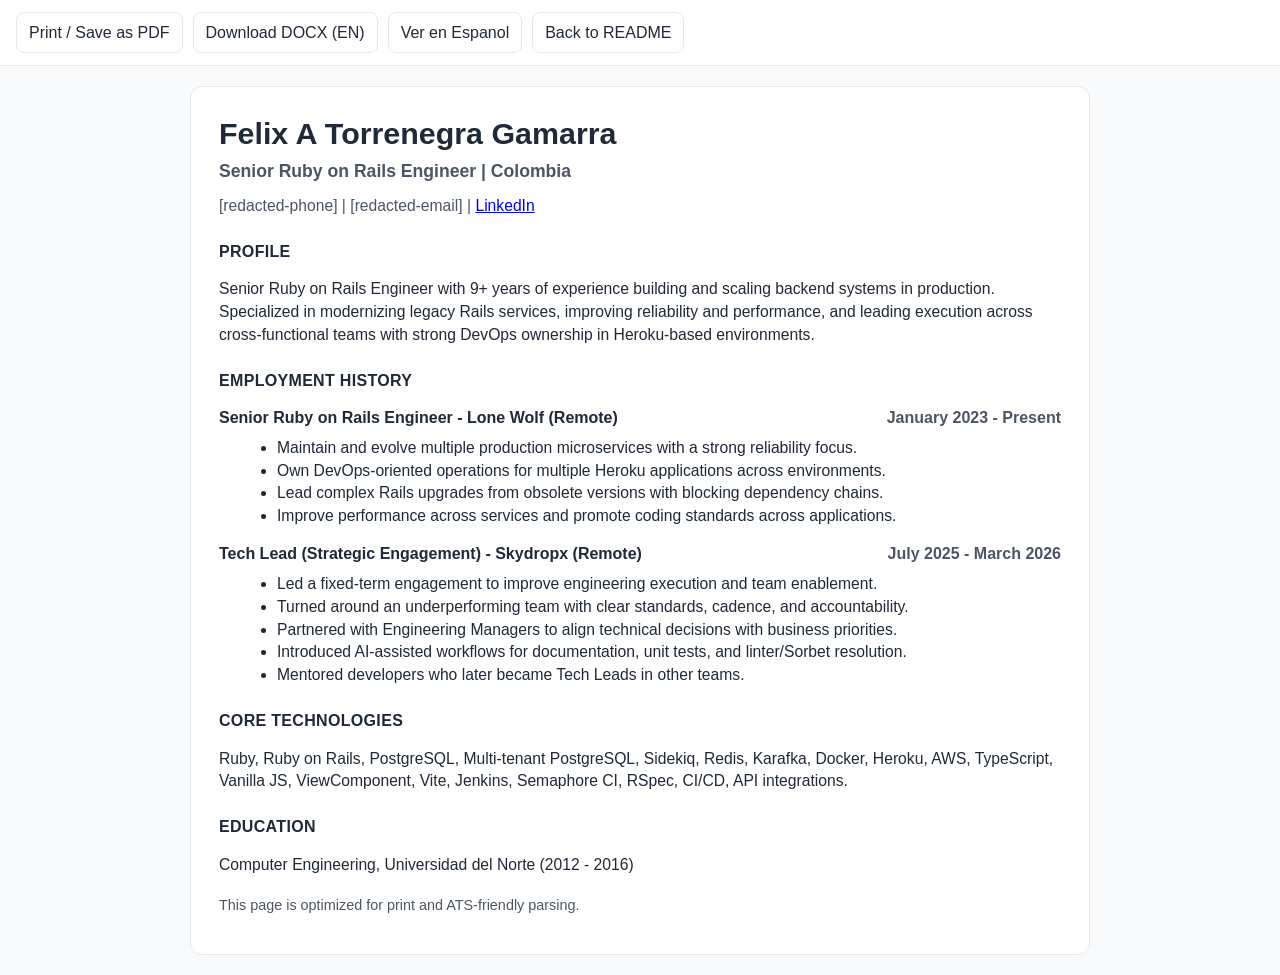
==== docs/cv/en/index.html @ f995a141 "Remove PDF CV and update README with enhanced profile, employment history, and contact information." ====
<!doctype html>
<html lang="en">
  <head>
    <meta charset="utf-8" />
    <meta name="viewport" content="width=device-width, initial-scale=1" />
    <title>Felix A Torrenegra Gamarra - CV (EN)</title>
    <link rel="stylesheet" href="../styles.css" />
  </head>
  <body>
    <div class="toolbar">
      <button onclick="window.print()">Print / Save as PDF</button>
      <a href="../../../Felix_A_Torrenegra_Gamarra_-_Senior_Ruby_on_Rails_Engineer_Professional_EN.docx" download>Download DOCX (EN)</a>
      <a href="../es/">Ver en Espanol</a>
      <a href="../../../README.md">Back to README</a>
    </div>

    <main class="cv">
      <h1>Felix A Torrenegra Gamarra</h1>
      <h2>Senior Ruby on Rails Engineer | Colombia</h2>
      <p class="contact">
        [redacted-phone] | [redacted-email] |
        <a href="https://www.linkedin.com/in/felix-a-t-46b80a123/">LinkedIn</a>
      </p>

      <h3>Profile</h3>
      <p>
        Senior Ruby on Rails Engineer with 9+ years of experience building and scaling backend systems in production.
        Specialized in modernizing legacy Rails services, improving reliability and performance, and leading execution across
        cross-functional teams with strong DevOps ownership in Heroku-based environments.
      </p>

      <h3>Employment History</h3>

      <section class="job">
        <div class="job-header">
          <div class="job-title">Senior Ruby on Rails Engineer - Lone Wolf (Remote)</div>
          <div class="job-date">January 2023 - Present</div>
        </div>
        <ul>
          <li>Maintain and evolve multiple production microservices with a strong reliability focus.</li>
          <li>Own DevOps-oriented operations for multiple Heroku applications across environments.</li>
          <li>Lead complex Rails upgrades from obsolete versions with blocking dependency chains.</li>
          <li>Improve performance across services and promote coding standards across applications.</li>
        </ul>
      </section>

      <section class="job">
        <div class="job-header">
          <div class="job-title">Tech Lead (Strategic Engagement) - Skydropx (Remote)</div>
          <div class="job-date">July 2025 - March 2026</div>
        </div>
        <ul>
          <li>Led a fixed-term engagement to improve engineering execution and team enablement.</li>
          <li>Turned around an underperforming team with clear standards, cadence, and accountability.</li>
          <li>Partnered with Engineering Managers to align technical decisions with business priorities.</li>
          <li>Introduced AI-assisted workflows for documentation, unit tests, and linter/Sorbet resolution.</li>
          <li>Mentored developers who later became Tech Leads in other teams.</li>
        </ul>
      </section>

      <h3>Core Technologies</h3>
      <p>
        Ruby, Ruby on Rails, PostgreSQL, Multi-tenant PostgreSQL, Sidekiq, Redis, Karafka, Docker, Heroku, AWS, TypeScript,
        Vanilla JS, ViewComponent, Vite, Jenkins, Semaphore CI, RSpec, CI/CD, API integrations.
      </p>

      <h3>Education</h3>
      <p>Computer Engineering, Universidad del Norte (2012 - 2016)</p>

      <p class="footer-note">This page is optimized for print and ATS-friendly parsing.</p>
    </main>
  </body>
</html>
---- docs/cv/styles.css ----
:root {
  --text: #1f2937;
  --muted: #4b5563;
  --line: #e5e7eb;
  --bg: #f8fafc;
}

* {
  box-sizing: border-box;
}

body {
  margin: 0;
  font-family: Calibri, "Segoe UI", Arial, sans-serif;
  color: var(--text);
  background: var(--bg);
  line-height: 1.45;
}

.toolbar {
  position: sticky;
  top: 0;
  z-index: 10;
  display: flex;
  gap: 10px;
  padding: 12px 16px;
  border-bottom: 1px solid var(--line);
  background: #ffffff;
}

.toolbar a,
.toolbar button {
  font: inherit;
  border: 1px solid var(--line);
  background: #fff;
  color: var(--text);
  padding: 8px 12px;
  border-radius: 8px;
  cursor: pointer;
  text-decoration: none;
}

.cv {
  max-width: 900px;
  margin: 20px auto;
  padding: 24px 28px;
  background: #fff;
  border: 1px solid var(--line);
  border-radius: 12px;
}

h1 {
  margin: 0;
  font-size: 1.9rem;
}

h2 {
  margin: 4px 0 0;
  font-size: 1.1rem;
  color: var(--muted);
  font-weight: 600;
}

h3 {
  margin: 22px 0 8px;
  font-size: 1rem;
  letter-spacing: 0.02em;
  text-transform: uppercase;
}

p,
li {
  font-size: 0.98rem;
}

.contact {
  margin-top: 10px;
  color: var(--muted);
}

.job {
  margin: 14px 0;
}

.job-header {
  display: flex;
  justify-content: space-between;
  gap: 12px;
  flex-wrap: wrap;
}

.job-title {
  font-weight: 700;
}

.job-date {
  color: var(--muted);
  font-weight: 600;
}

ul {
  margin: 8px 0 0 18px;
}

.footer-note {
  margin-top: 18px;
  color: var(--muted);
  font-size: 0.9rem;
}

@media print {
  body {
    background: #fff;
  }
  .toolbar {
    display: none;
  }
  .cv {
    border: 0;
    border-radius: 0;
    margin: 0;
    max-width: none;
    padding: 0;
  }
}
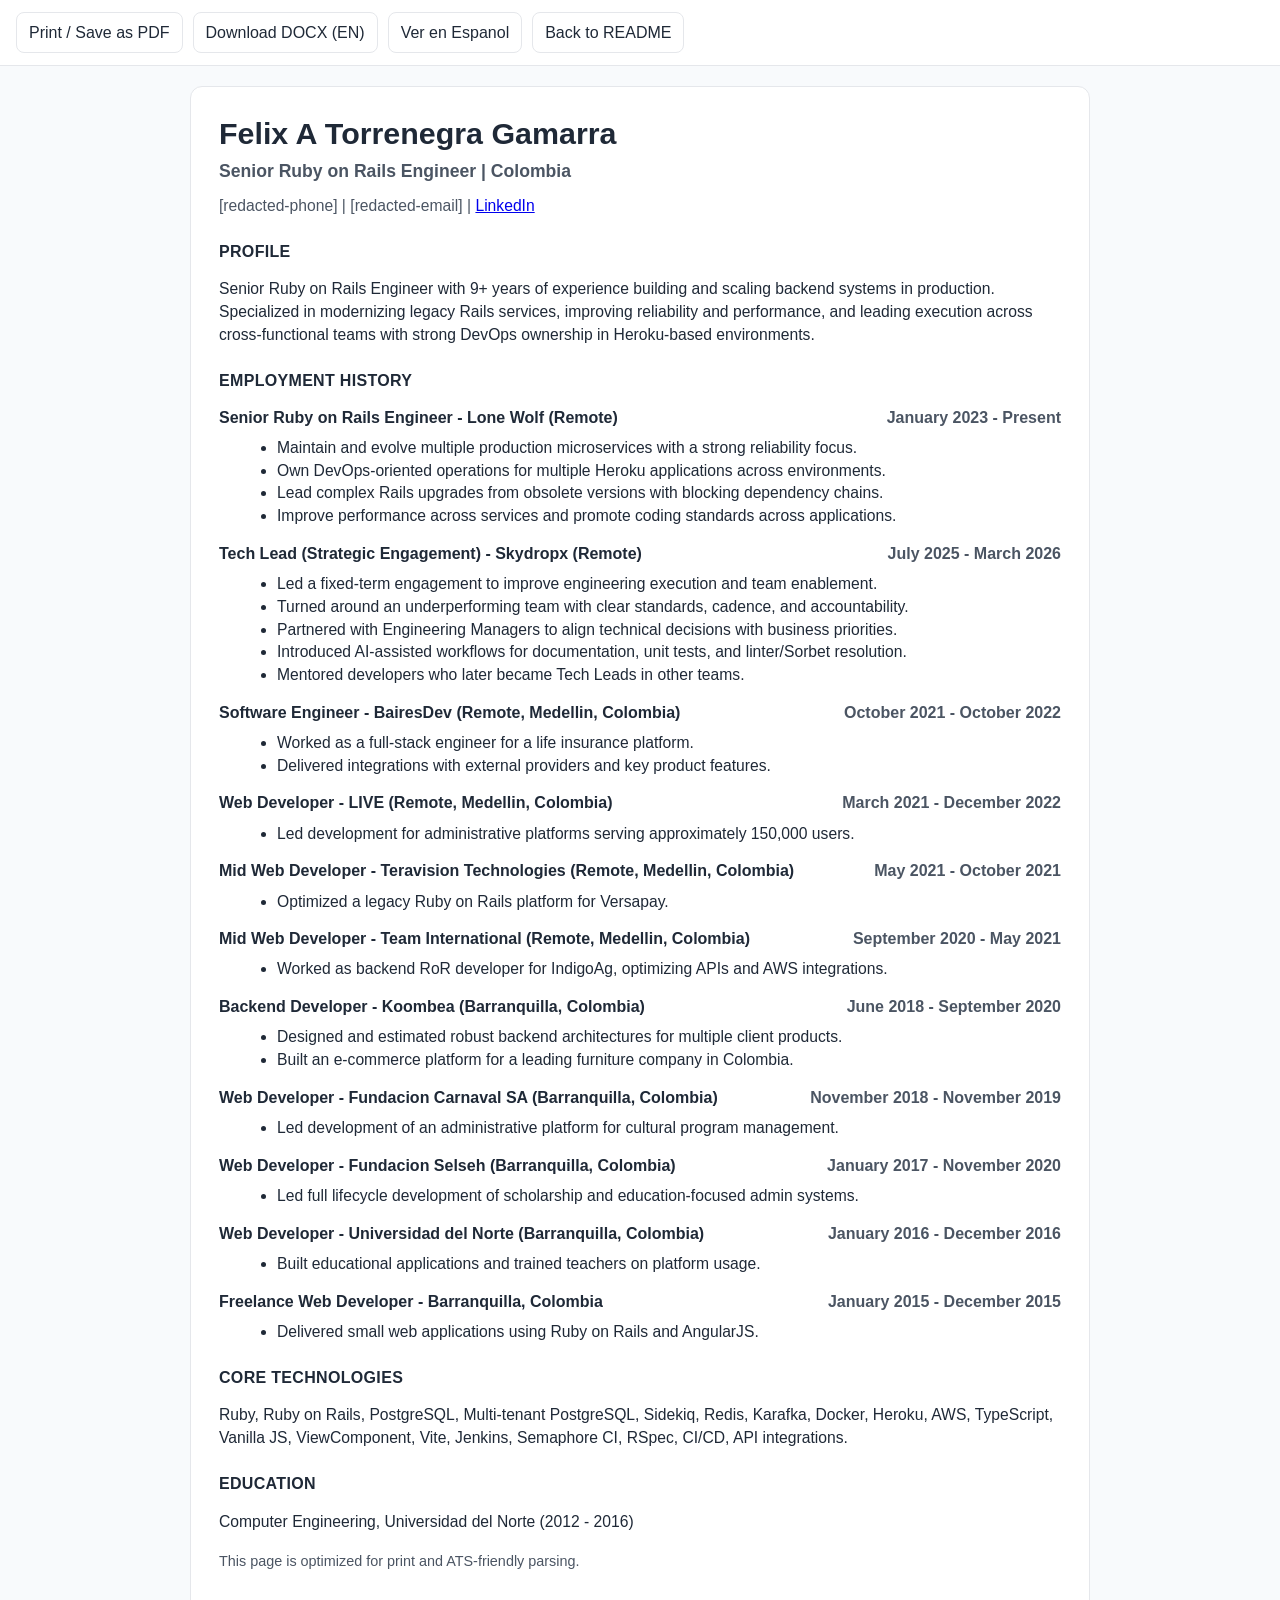
==== commit df8b50d3: "Update CV links in README files and expand employment history in HTML CVs for both English and Spani" ====
--- a/docs/cv/en/index.html
+++ b/docs/cv/en/index.html
@@ -58,6 +58,98 @@
         </ul>
       </section>
 
+      <section class="job">
+        <div class="job-header">
+          <div class="job-title">Software Engineer - BairesDev (Remote, Medellin, Colombia)</div>
+          <div class="job-date">October 2021 - October 2022</div>
+        </div>
+        <ul>
+          <li>Worked as a full-stack engineer for a life insurance platform.</li>
+          <li>Delivered integrations with external providers and key product features.</li>
+        </ul>
+      </section>
+
+      <section class="job">
+        <div class="job-header">
+          <div class="job-title">Web Developer - LIVE (Remote, Medellin, Colombia)</div>
+          <div class="job-date">March 2021 - December 2022</div>
+        </div>
+        <ul>
+          <li>Led development for administrative platforms serving approximately 150,000 users.</li>
+        </ul>
+      </section>
+
+      <section class="job">
+        <div class="job-header">
+          <div class="job-title">Mid Web Developer - Teravision Technologies (Remote, Medellin, Colombia)</div>
+          <div class="job-date">May 2021 - October 2021</div>
+        </div>
+        <ul>
+          <li>Optimized a legacy Ruby on Rails platform for Versapay.</li>
+        </ul>
+      </section>
+
+      <section class="job">
+        <div class="job-header">
+          <div class="job-title">Mid Web Developer - Team International (Remote, Medellin, Colombia)</div>
+          <div class="job-date">September 2020 - May 2021</div>
+        </div>
+        <ul>
+          <li>Worked as backend RoR developer for IndigoAg, optimizing APIs and AWS integrations.</li>
+        </ul>
+      </section>
+
+      <section class="job">
+        <div class="job-header">
+          <div class="job-title">Backend Developer - Koombea (Barranquilla, Colombia)</div>
+          <div class="job-date">June 2018 - September 2020</div>
+        </div>
+        <ul>
+          <li>Designed and estimated robust backend architectures for multiple client products.</li>
+          <li>Built an e-commerce platform for a leading furniture company in Colombia.</li>
+        </ul>
+      </section>
+
+      <section class="job">
+        <div class="job-header">
+          <div class="job-title">Web Developer - Fundacion Carnaval SA (Barranquilla, Colombia)</div>
+          <div class="job-date">November 2018 - November 2019</div>
+        </div>
+        <ul>
+          <li>Led development of an administrative platform for cultural program management.</li>
+        </ul>
+      </section>
+
+      <section class="job">
+        <div class="job-header">
+          <div class="job-title">Web Developer - Fundacion Selseh (Barranquilla, Colombia)</div>
+          <div class="job-date">January 2017 - November 2020</div>
+        </div>
+        <ul>
+          <li>Led full lifecycle development of scholarship and education-focused admin systems.</li>
+        </ul>
+      </section>
+
+      <section class="job">
+        <div class="job-header">
+          <div class="job-title">Web Developer - Universidad del Norte (Barranquilla, Colombia)</div>
+          <div class="job-date">January 2016 - December 2016</div>
+        </div>
+        <ul>
+          <li>Built educational applications and trained teachers on platform usage.</li>
+        </ul>
+      </section>
+
+      <section class="job">
+        <div class="job-header">
+          <div class="job-title">Freelance Web Developer - Barranquilla, Colombia</div>
+          <div class="job-date">January 2015 - December 2015</div>
+        </div>
+        <ul>
+          <li>Delivered small web applications using Ruby on Rails and AngularJS.</li>
+        </ul>
+      </section>
+
       <h3>Core Technologies</h3>
       <p>
         Ruby, Ruby on Rails, PostgreSQL, Multi-tenant PostgreSQL, Sidekiq, Redis, Karafka, Docker, Heroku, AWS, TypeScript,
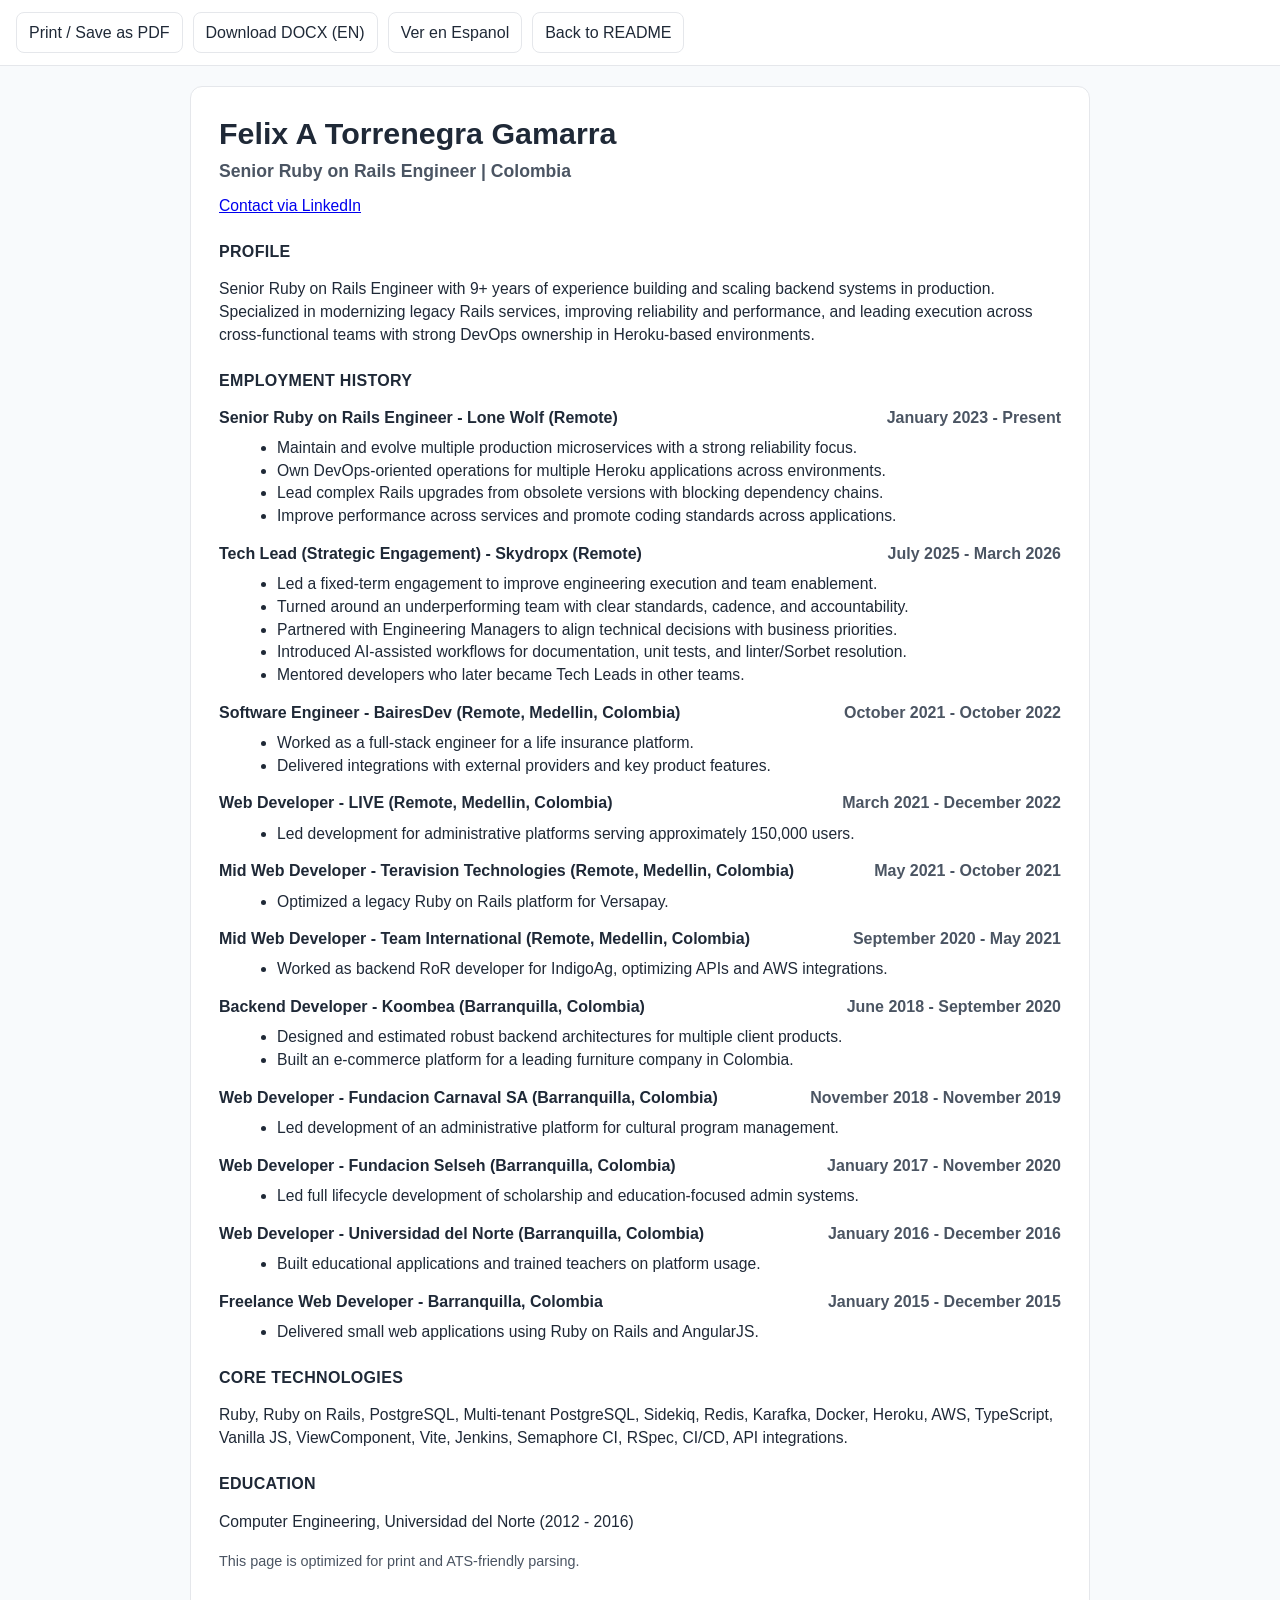
==== commit f6b5448f: "Remove phone number and email from contact information in README and CV HTML files, replacing them w" ====
--- a/docs/cv/en/index.html
+++ b/docs/cv/en/index.html
@@ -18,8 +18,7 @@
       <h1>Felix A Torrenegra Gamarra</h1>
       <h2>Senior Ruby on Rails Engineer | Colombia</h2>
       <p class="contact">
-        [redacted-phone] | [redacted-email] |
-        <a href="https://www.linkedin.com/in/felix-a-t-46b80a123/">LinkedIn</a>
+        <a href="https://www.linkedin.com/in/felix-a-t-46b80a123/">Contact via LinkedIn</a>
       </p>
 
       <h3>Profile</h3>
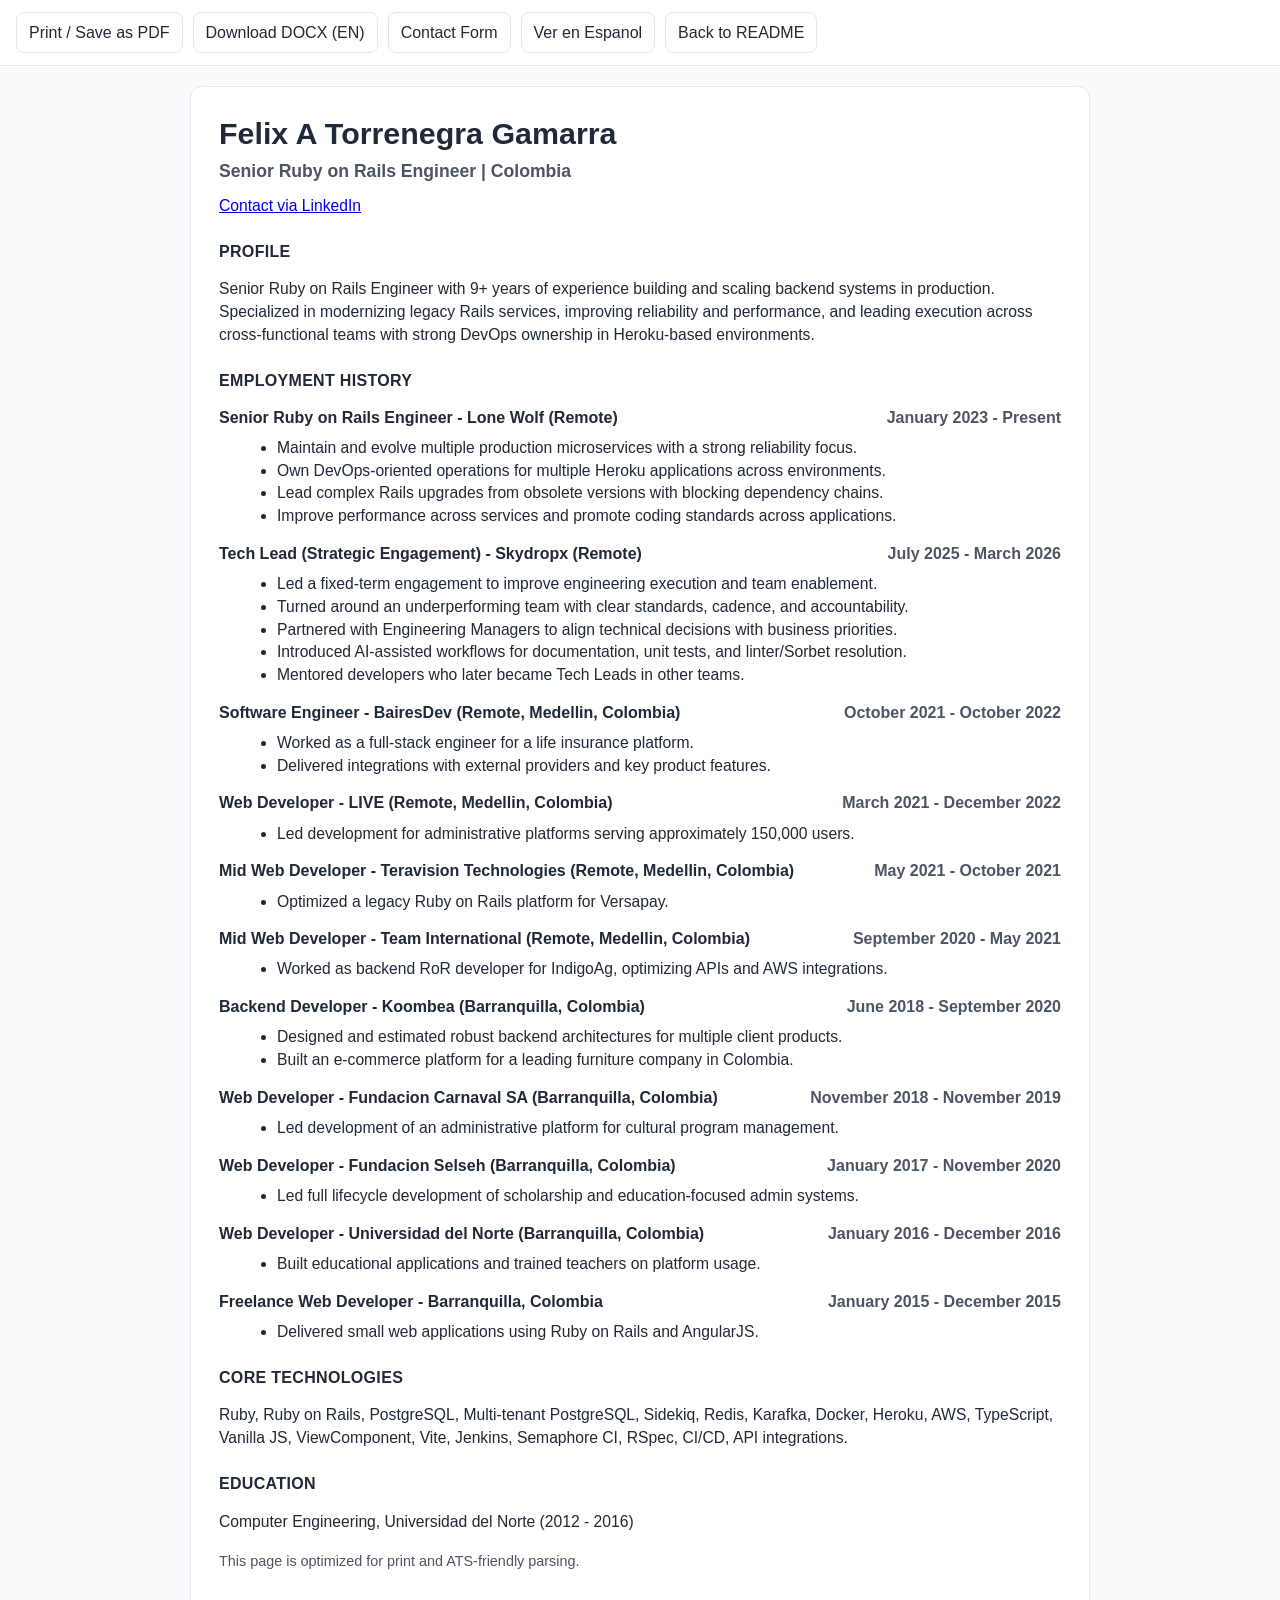
==== commit fd2b80d8: "Add contact form links to README and CV HTML files for improved accessibility" ====
--- a/docs/cv/en/index.html
+++ b/docs/cv/en/index.html
@@ -10,6 +10,7 @@
     <div class="toolbar">
       <button onclick="window.print()">Print / Save as PDF</button>
       <a href="../../../Felix_A_Torrenegra_Gamarra_-_Senior_Ruby_on_Rails_Engineer_Professional_EN.docx" download>Download DOCX (EN)</a>
+      <a href="https://forms.gle/Q9DMjUNfF6cyRtrq6" target="_blank" rel="noopener noreferrer">Contact Form</a>
       <a href="../es/">Ver en Espanol</a>
       <a href="../../../README.md">Back to README</a>
     </div>
